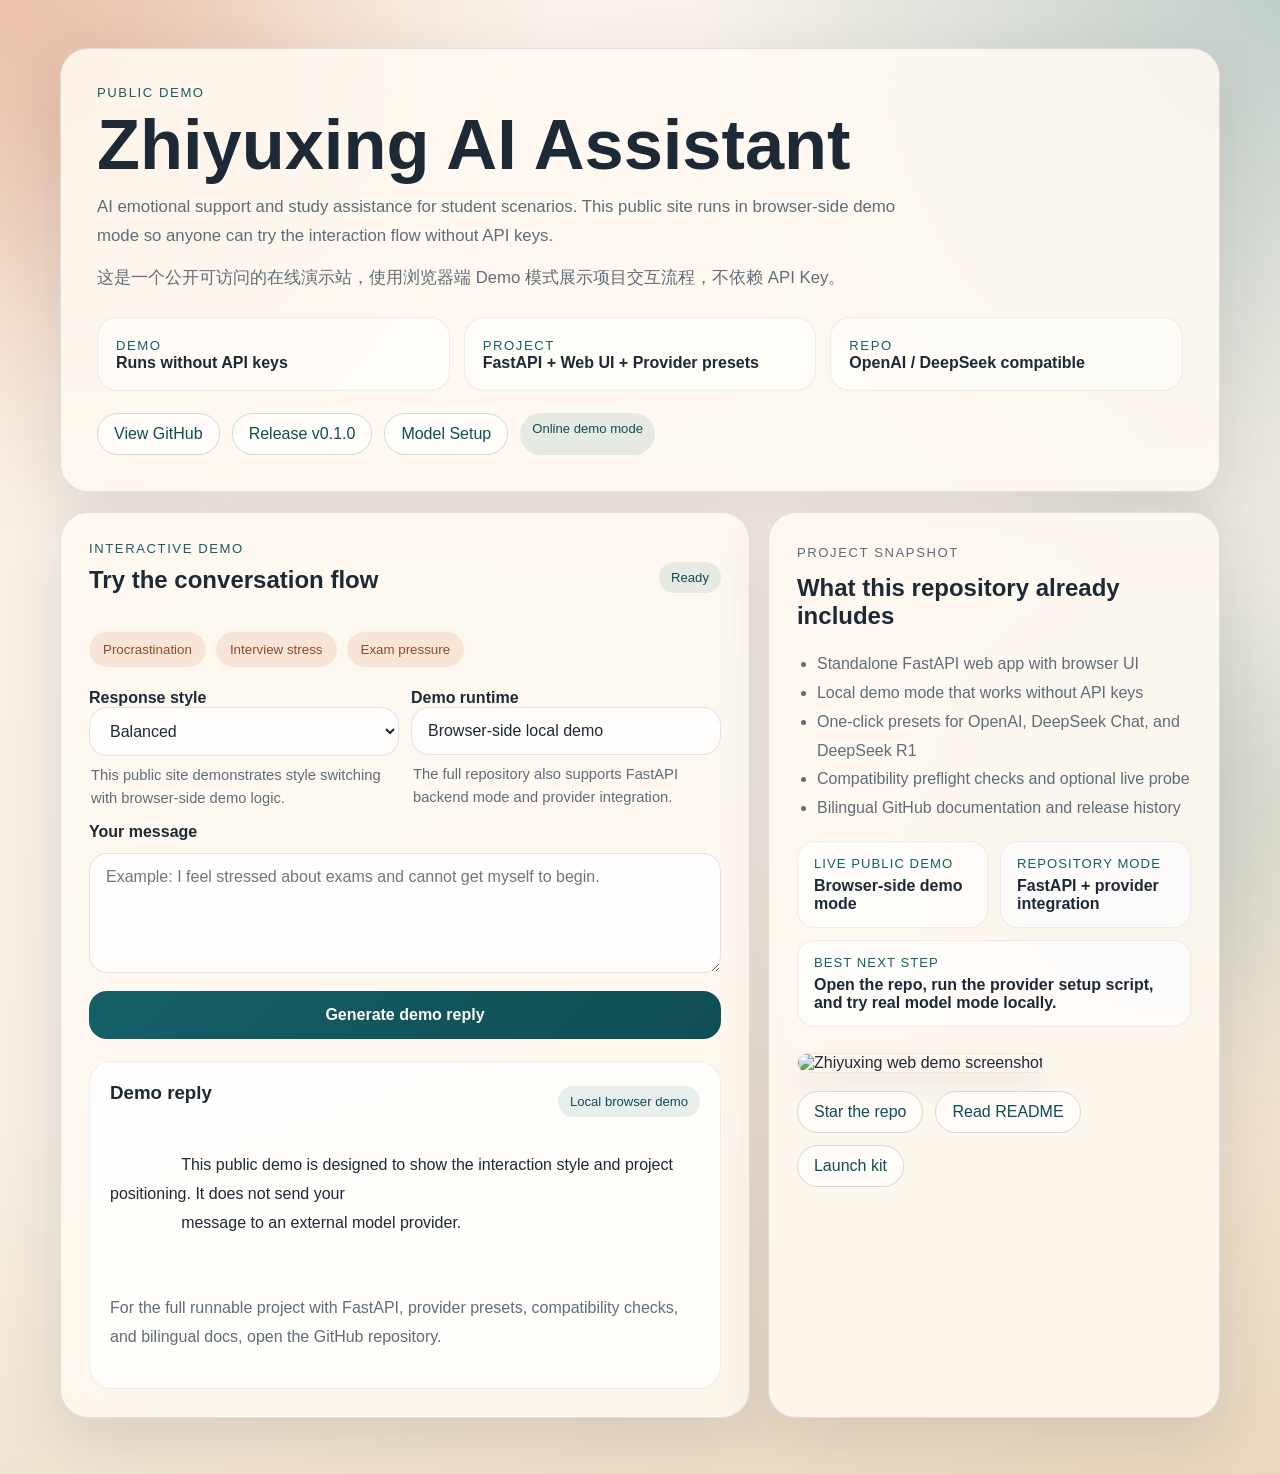
==== site/index.html @ 9817c3ba "Add public GitHub Pages demo site" ====
<!DOCTYPE html>
<html lang="en">
  <head>
    <meta charset="UTF-8" />
    <meta name="viewport" content="width=device-width, initial-scale=1.0" />
    <title>Zhiyuxing AI Assistant Demo</title>
    <meta
      name="description"
      content="Public online demo for Zhiyuxing AI Assistant, an emotional support and study assistance project for student scenarios."
    />
    <link rel="stylesheet" href="./style.css" />
  </head>
  <body>
    <div class="page-shell">
      <div class="page-glow page-glow-left"></div>
      <div class="page-glow page-glow-right"></div>

      <main class="layout">
        <section class="hero-card">
          <p class="eyebrow">Public Demo</p>
          <h1>Zhiyuxing AI Assistant</h1>
          <p class="hero-copy">
            AI emotional support and study assistance for student scenarios. This public site runs in
            browser-side demo mode so anyone can try the interaction flow without API keys.
          </p>
          <p class="hero-copy hero-copy-cn">
            这是一个公开可访问的在线演示站，使用浏览器端 Demo 模式展示项目交互流程，不依赖 API Key。
          </p>

          <div class="hero-points">
            <div class="point-card">
              <span class="point-label">Demo</span>
              <strong>Runs without API keys</strong>
            </div>
            <div class="point-card">
              <span class="point-label">Project</span>
              <strong>FastAPI + Web UI + Provider presets</strong>
            </div>
            <div class="point-card">
              <span class="point-label">Repo</span>
              <strong>OpenAI / DeepSeek compatible</strong>
            </div>
          </div>

          <div class="hero-actions">
            <a class="ghost-link" href="https://github.com/1420079678-ctrl/zhiyuxing-ai-assistant" target="_blank" rel="noreferrer">
              View GitHub
            </a>
            <a class="ghost-link" href="https://github.com/1420079678-ctrl/zhiyuxing-ai-assistant/releases/tag/v0.1.0" target="_blank" rel="noreferrer">
              Release v0.1.0
            </a>
            <a class="ghost-link" href="https://github.com/1420079678-ctrl/zhiyuxing-ai-assistant/blob/main/docs/model-integration.en.md" target="_blank" rel="noreferrer">
              Model Setup
            </a>
            <span class="status-badge">Online demo mode</span>
          </div>
        </section>

        <section class="demo-grid">
          <article class="chat-card">
            <div class="card-header">
              <div>
                <p class="card-kicker">Interactive Demo</p>
                <h2>Try the conversation flow</h2>
              </div>
              <span id="status-badge" class="status-badge">Ready</span>
            </div>

            <div class="suggestion-row">
              <button class="suggestion-chip" type="button" data-message="I keep procrastinating even though I know I should start studying.">
                Procrastination
              </button>
              <button class="suggestion-chip" type="button" data-message="I have an interview soon and I feel more nervous the more I prepare.">
                Interview stress
              </button>
              <button class="suggestion-chip" type="button" data-message="Final exams are coming and I feel overwhelmed and stuck.">
                Exam pressure
              </button>
            </div>

            <form id="chat-form" class="chat-form">
              <div class="field-grid">
                <div>
                  <label class="field-label" for="response_style">Response style</label>
                  <select id="response_style" name="response_style">
                    <option value="balanced">Balanced</option>
                    <option value="warm">Warm</option>
                    <option value="structured">Structured</option>
                    <option value="encouraging">Encouraging</option>
                    <option value="brief">Brief</option>
                  </select>
                  <p class="field-helper">This public site demonstrates style switching with browser-side demo logic.</p>
                </div>

                <div>
                  <label class="field-label" for="demo_mode">Demo runtime</label>
                  <input id="demo_mode" value="Browser-side local demo" readonly />
                  <p class="field-helper">The full repository also supports FastAPI backend mode and provider integration.</p>
                </div>
              </div>

              <label class="field-label" for="message">Your message</label>
              <textarea
                id="message"
                name="message"
                rows="5"
                placeholder="Example: I feel stressed about exams and cannot get myself to begin."
                required
              ></textarea>

              <button id="submit-button" class="submit-button" type="submit">Generate demo reply</button>
            </form>

            <div class="response-panel">
              <div class="response-header">
                <h3>Demo reply</h3>
                <span id="response-mode" class="response-note">Local browser demo</span>
              </div>
              <p id="response-text" class="response-text">
                This public demo is designed to show the interaction style and project positioning. It does not send your
                message to an external model provider.
              </p>
              <p id="response-meta" class="response-meta">
                For the full runnable project with FastAPI, provider presets, compatibility checks, and bilingual docs, open the GitHub repository.
              </p>
            </div>
          </article>

          <aside class="info-card">
            <p class="card-kicker">Project Snapshot</p>
            <h2>What this repository already includes</h2>
            <ul class="info-list">
              <li>Standalone FastAPI web app with browser UI</li>
              <li>Local demo mode that works without API keys</li>
              <li>One-click presets for OpenAI, DeepSeek Chat, and DeepSeek R1</li>
              <li>Compatibility preflight checks and optional live probe</li>
              <li>Bilingual GitHub documentation and release history</li>
            </ul>

            <div class="runtime-info">
              <div class="runtime-item">
                <span class="runtime-label">Live public demo</span>
                <strong>Browser-side demo mode</strong>
              </div>
              <div class="runtime-item">
                <span class="runtime-label">Repository mode</span>
                <strong>FastAPI + provider integration</strong>
              </div>
              <div class="runtime-item runtime-item-wide">
                <span class="runtime-label">Best next step</span>
                <strong>Open the repo, run the provider setup script, and try real model mode locally.</strong>
              </div>
            </div>

            <img class="preview-image" src="./assets/11-web-demo.png" alt="Zhiyuxing web demo screenshot" />

            <div class="info-links">
              <a class="ghost-link" href="https://github.com/1420079678-ctrl/zhiyuxing-ai-assistant" target="_blank" rel="noreferrer">
                Star the repo
              </a>
              <a class="ghost-link" href="https://github.com/1420079678-ctrl/zhiyuxing-ai-assistant/blob/main/README_EN.md" target="_blank" rel="noreferrer">
                Read README
              </a>
              <a class="ghost-link" href="https://github.com/1420079678-ctrl/zhiyuxing-ai-assistant/blob/main/docs/github-launch-kit.md" target="_blank" rel="noreferrer">
                Launch kit
              </a>
            </div>
          </aside>
        </section>
      </main>
    </div>

    <script src="./app.js"></script>
  </body>
</html>
---- site/style.css ----
:root {
  --bg: #f6efe5;
  --bg-deep: #ead8be;
  --paper: rgba(255, 250, 242, 0.88);
  --ink: #1d2935;
  --muted: #5f6c79;
  --line: rgba(29, 41, 53, 0.12);
  --accent: #145f66;
  --accent-strong: #0f4e54;
  --warm: #d27243;
  --shadow: 0 20px 60px rgba(38, 43, 53, 0.12);
}

* {
  box-sizing: border-box;
}

body {
  margin: 0;
  min-height: 100vh;
  font-family: "Segoe UI", "PingFang SC", "Hiragino Sans GB", "Microsoft YaHei", sans-serif;
  color: var(--ink);
  background:
    radial-gradient(circle at top left, rgba(210, 114, 67, 0.28), transparent 28%),
    radial-gradient(circle at top right, rgba(20, 95, 102, 0.24), transparent 30%),
    linear-gradient(160deg, #faf4ec 0%, var(--bg) 58%, var(--bg-deep) 100%);
}

.page-shell {
  position: relative;
  overflow: hidden;
}

.page-glow {
  position: fixed;
  width: 26rem;
  height: 26rem;
  border-radius: 999px;
  filter: blur(90px);
  opacity: 0.35;
  pointer-events: none;
}

.page-glow-left {
  top: -8rem;
  left: -8rem;
  background: rgba(210, 114, 67, 0.48);
}

.page-glow-right {
  right: -6rem;
  bottom: -6rem;
  background: rgba(20, 95, 102, 0.4);
}

.layout {
  position: relative;
  width: min(1160px, calc(100% - 32px));
  margin: 0 auto;
  padding: 48px 0 56px;
}

.hero-card,
.chat-card,
.info-card {
  background: var(--paper);
  border: 1px solid var(--line);
  border-radius: 28px;
  box-shadow: var(--shadow);
  backdrop-filter: blur(16px);
}

.hero-card {
  padding: 36px;
}

.eyebrow,
.card-kicker,
.point-label {
  margin: 0 0 10px;
  font-size: 0.82rem;
  letter-spacing: 0.12em;
  text-transform: uppercase;
  color: var(--accent);
}

h1,
h2,
h3,
p {
  margin-top: 0;
}

h1 {
  margin-bottom: 14px;
  font-size: clamp(2.4rem, 6vw, 4.4rem);
  line-height: 0.98;
}

.hero-copy {
  max-width: 820px;
  margin-bottom: 14px;
  font-size: 1.05rem;
  line-height: 1.7;
  color: var(--muted);
}

.hero-copy-cn {
  margin-bottom: 24px;
}

.hero-points {
  display: grid;
  grid-template-columns: repeat(3, minmax(0, 1fr));
  gap: 14px;
  margin-bottom: 22px;
}

.point-card {
  padding: 18px;
  border-radius: 20px;
  background: rgba(255, 255, 255, 0.52);
  border: 1px solid rgba(29, 41, 53, 0.08);
}

.point-card strong {
  display: block;
  font-size: 1rem;
}

.hero-actions,
.info-links {
  display: flex;
  flex-wrap: wrap;
  gap: 12px;
}

.ghost-link {
  display: inline-flex;
  align-items: center;
  justify-content: center;
  min-height: 42px;
  padding: 0 16px;
  border-radius: 999px;
  border: 1px solid rgba(20, 95, 102, 0.2);
  color: var(--accent-strong);
  text-decoration: none;
  background: rgba(255, 255, 255, 0.62);
  transition: transform 0.2s ease, background 0.2s ease;
}

.ghost-link:hover {
  transform: translateY(-1px);
  background: rgba(255, 255, 255, 0.9);
}

.demo-grid {
  display: grid;
  grid-template-columns: minmax(0, 1.45fr) minmax(280px, 0.95fr);
  gap: 18px;
  margin-top: 20px;
}

.chat-card,
.info-card {
  padding: 28px;
}

.card-header,
.response-header {
  display: flex;
  align-items: center;
  justify-content: space-between;
  gap: 12px;
}

.status-badge,
.response-note {
  padding: 8px 12px;
  border-radius: 999px;
  font-size: 0.82rem;
  color: var(--accent-strong);
  background: rgba(20, 95, 102, 0.1);
}

.suggestion-row {
  display: flex;
  flex-wrap: wrap;
  gap: 10px;
  margin: 18px 0 22px;
}

.suggestion-chip {
  padding: 10px 14px;
  border: 0;
  border-radius: 999px;
  background: rgba(210, 114, 67, 0.14);
  color: #8a4c2b;
  cursor: pointer;
  transition: transform 0.2s ease, background 0.2s ease;
}

.suggestion-chip:hover {
  transform: translateY(-1px);
  background: rgba(210, 114, 67, 0.24);
}

.chat-form {
  display: grid;
  gap: 12px;
}

.field-grid {
  display: grid;
  grid-template-columns: repeat(2, minmax(0, 1fr));
  gap: 12px;
}

.field-label {
  font-weight: 600;
}

textarea,
input,
select {
  width: 100%;
  padding: 14px 16px;
  border: 1px solid rgba(29, 41, 53, 0.12);
  border-radius: 18px;
  background: rgba(255, 255, 255, 0.78);
  color: var(--ink);
  font: inherit;
}

textarea:focus,
input:focus,
select:focus {
  outline: 2px solid rgba(20, 95, 102, 0.18);
  border-color: rgba(20, 95, 102, 0.32);
}

.field-helper {
  margin: 8px 2px 0;
  font-size: 0.92rem;
  color: var(--muted);
  line-height: 1.6;
}

.submit-button {
  margin-top: 6px;
  min-height: 48px;
  border: 0;
  border-radius: 18px;
  background: linear-gradient(135deg, var(--accent) 0%, var(--accent-strong) 100%);
  color: #fdfbf7;
  font: inherit;
  font-weight: 700;
  cursor: pointer;
  transition: transform 0.2s ease, opacity 0.2s ease;
}

.submit-button:hover {
  transform: translateY(-1px);
}

.response-panel {
  margin-top: 22px;
  padding: 20px;
  border-radius: 22px;
  background: rgba(255, 255, 255, 0.76);
  border: 1px solid rgba(29, 41, 53, 0.08);
}

.response-text {
  min-height: 156px;
  line-height: 1.8;
  color: var(--ink);
  white-space: pre-wrap;
}

.response-meta,
.info-card p,
.info-list {
  color: var(--muted);
  line-height: 1.8;
}

.info-list {
  padding-left: 20px;
  margin: 14px 0 18px;
}

.runtime-info {
  display: grid;
  grid-template-columns: repeat(2, minmax(0, 1fr));
  gap: 12px;
  margin: 18px 0 18px;
}

.runtime-item {
  padding: 14px 16px;
  border-radius: 18px;
  background: rgba(255, 255, 255, 0.7);
  border: 1px solid rgba(29, 41, 53, 0.08);
}

.runtime-item-wide {
  grid-column: 1 / -1;
}

.runtime-label {
  display: block;
  margin-bottom: 6px;
  font-size: 0.82rem;
  letter-spacing: 0.08em;
  text-transform: uppercase;
  color: var(--accent);
}

.runtime-item strong {
  display: block;
  overflow-wrap: anywhere;
}

.preview-image {
  width: 100%;
  margin: 8px 0 18px;
  border-radius: 20px;
  border: 1px solid rgba(29, 41, 53, 0.08);
  box-shadow: 0 12px 30px rgba(38, 43, 53, 0.08);
}

@media (max-width: 900px) {
  .field-grid,
  .hero-points,
  .demo-grid,
  .runtime-info {
    grid-template-columns: 1fr;
  }

  .layout {
    width: min(100% - 20px, 720px);
    padding-top: 18px;
  }

  .hero-card,
  .chat-card,
  .info-card {
    padding: 22px;
    border-radius: 24px;
  }

  h1 {
    font-size: 2.6rem;
  }
}
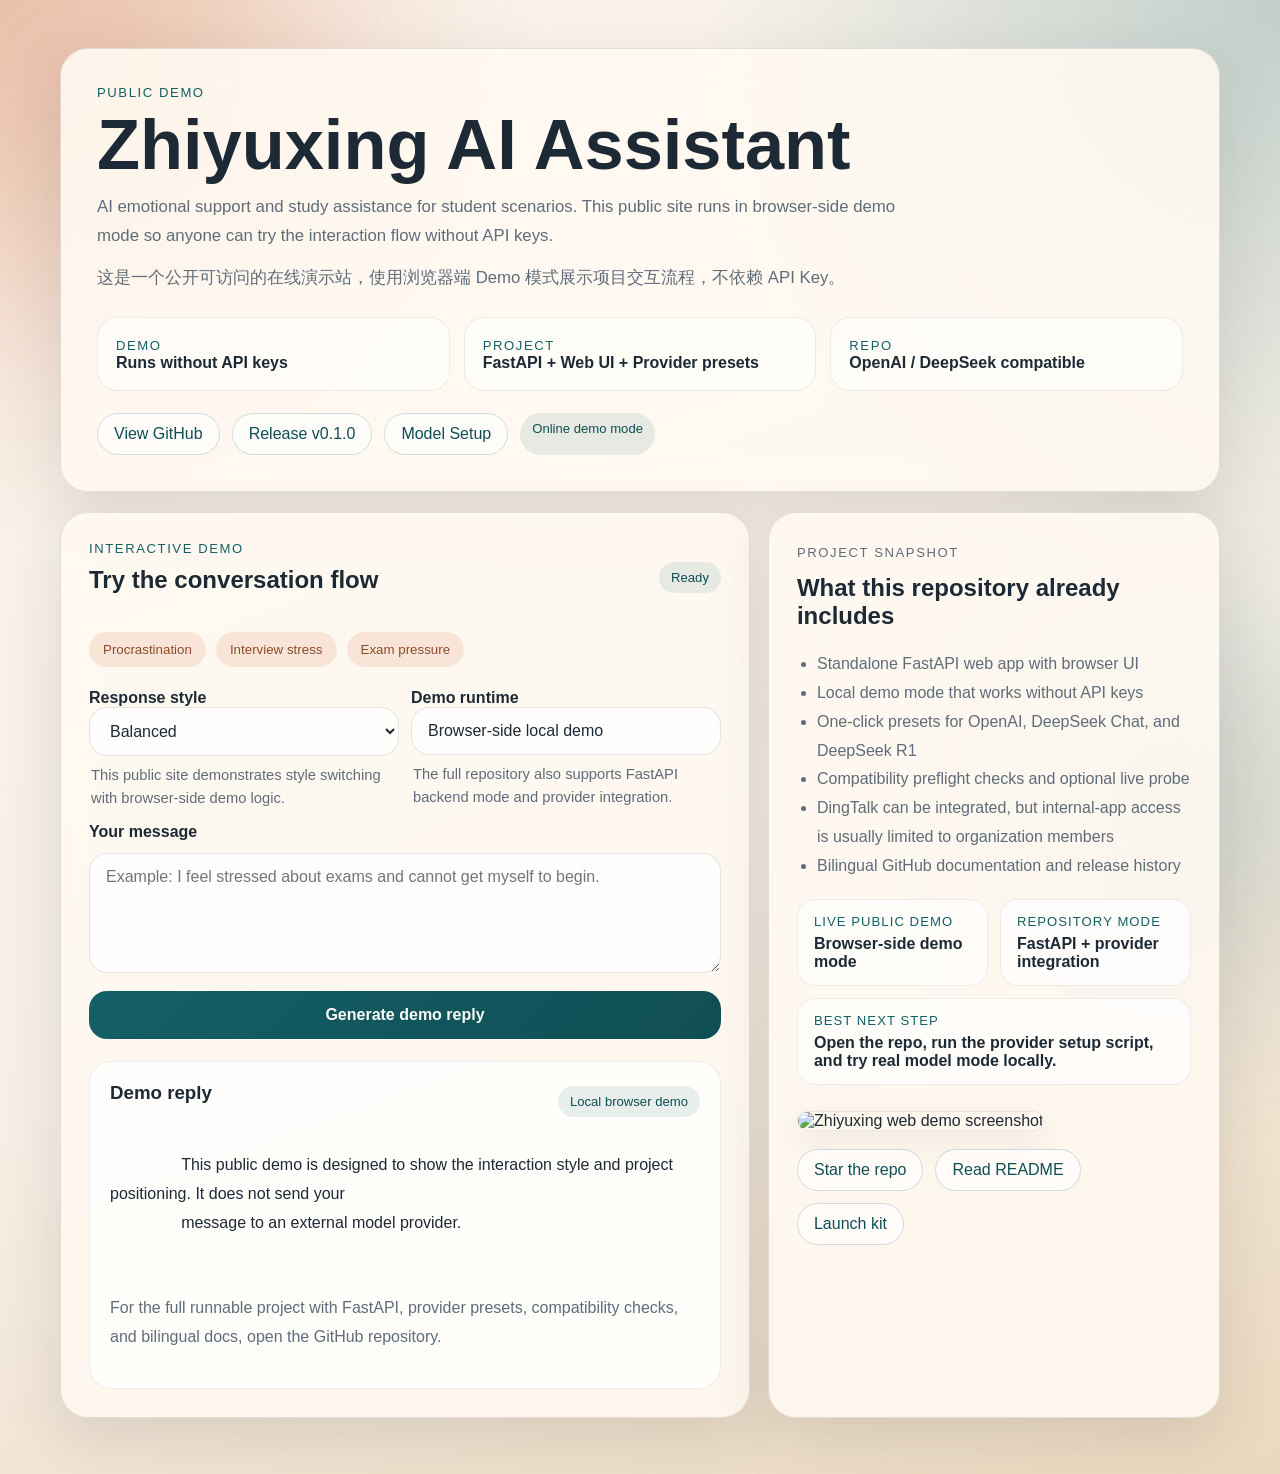
==== commit 344df4a9: "Clarify DingTalk access boundaries" ====
--- a/site/index.html
+++ b/site/index.html
@@ -134,6 +134,7 @@
               <li>Local demo mode that works without API keys</li>
               <li>One-click presets for OpenAI, DeepSeek Chat, and DeepSeek R1</li>
               <li>Compatibility preflight checks and optional live probe</li>
+              <li>DingTalk can be integrated, but internal-app access is usually limited to organization members</li>
               <li>Bilingual GitHub documentation and release history</li>
             </ul>
 
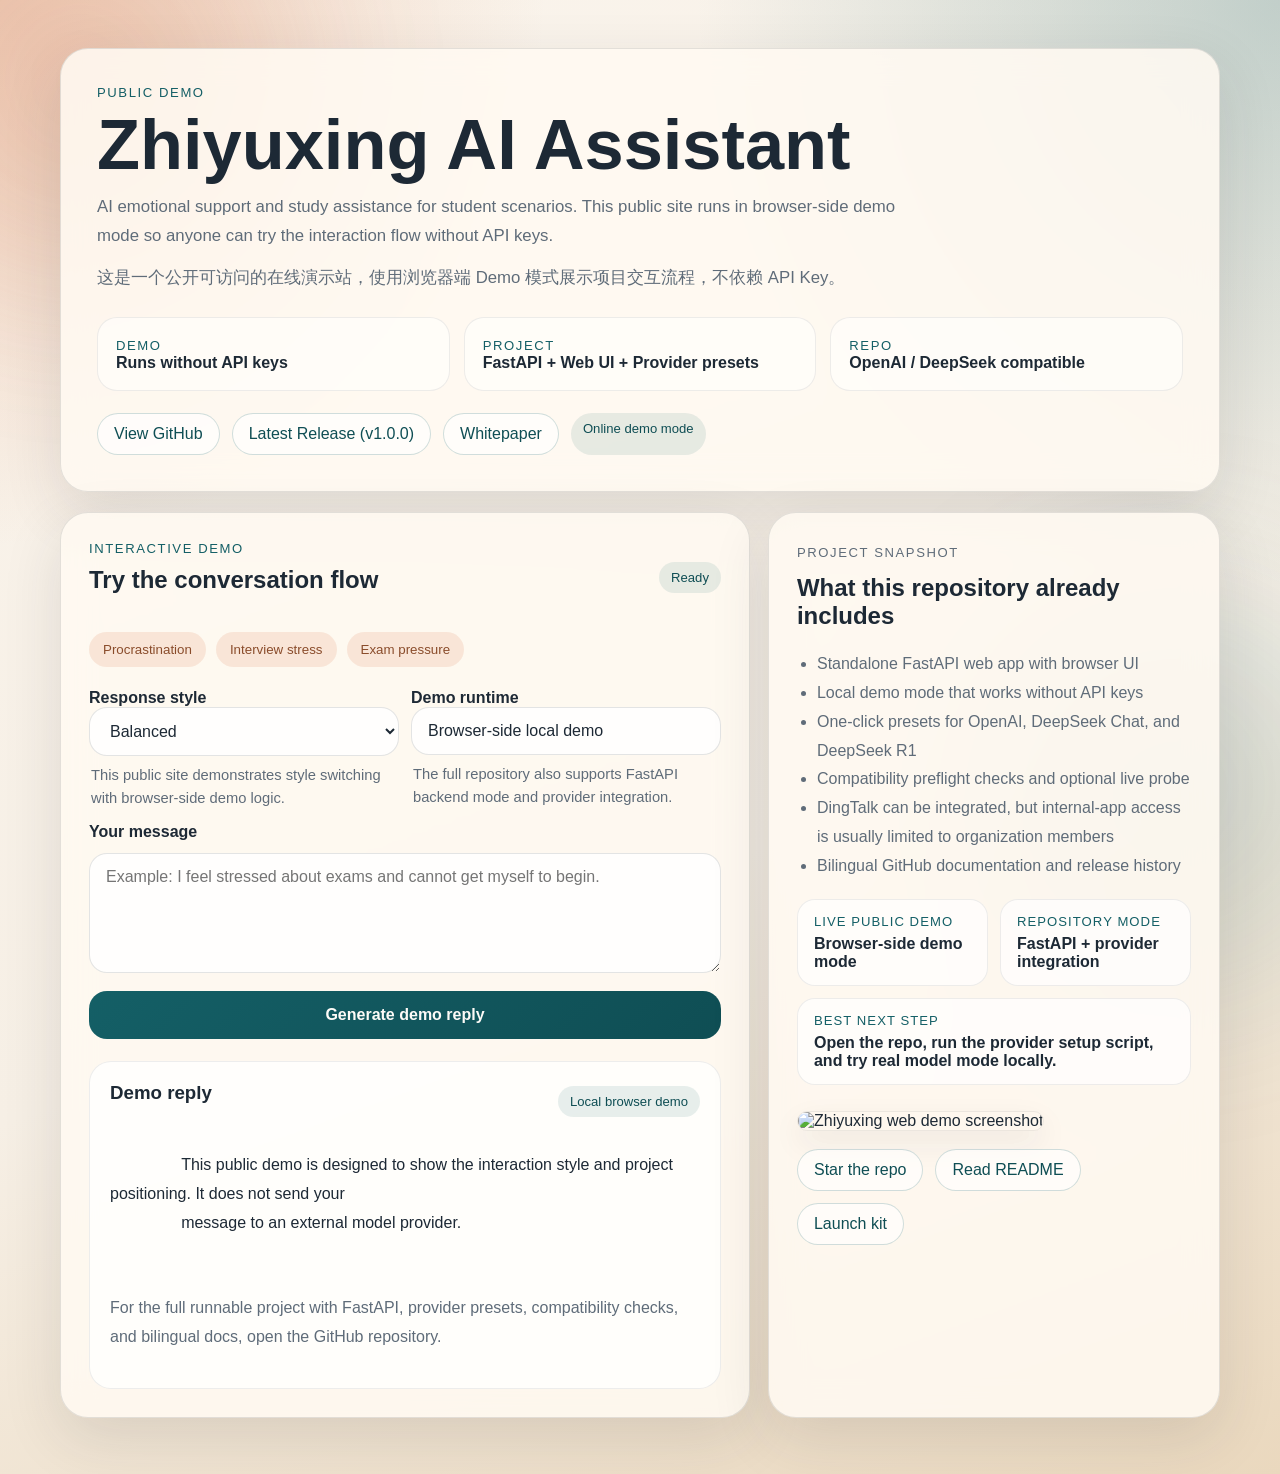
==== commit caf858bb: "feat: upgrade to v1.0.0 enterprise copilot platform with mature deployment, streaming SSE, and obser" ====
--- a/site/index.html
+++ b/site/index.html
@@ -46,11 +46,11 @@
             <a class="ghost-link" href="https://github.com/1420079678-ctrl/zhiyuxing-ai-assistant" target="_blank" rel="noreferrer">
               View GitHub
             </a>
-            <a class="ghost-link" href="https://github.com/1420079678-ctrl/zhiyuxing-ai-assistant/releases/tag/v0.1.0" target="_blank" rel="noreferrer">
-              Release v0.1.0
+            <a class="ghost-link" href="https://github.com/1420079678-ctrl/zhiyuxing-ai-assistant/releases/latest" target="_blank" rel="noreferrer">
+              Latest Release (v1.0.0)
             </a>
-            <a class="ghost-link" href="https://github.com/1420079678-ctrl/zhiyuxing-ai-assistant/blob/main/docs/model-integration.en.md" target="_blank" rel="noreferrer">
-              Model Setup
+            <a class="ghost-link" href="https://github.com/1420079678-ctrl/zhiyuxing-ai-assistant/blob/main/docs/commercialization.md" target="_blank" rel="noreferrer">
+              Whitepaper
             </a>
             <span class="status-badge">Online demo mode</span>
           </div>
